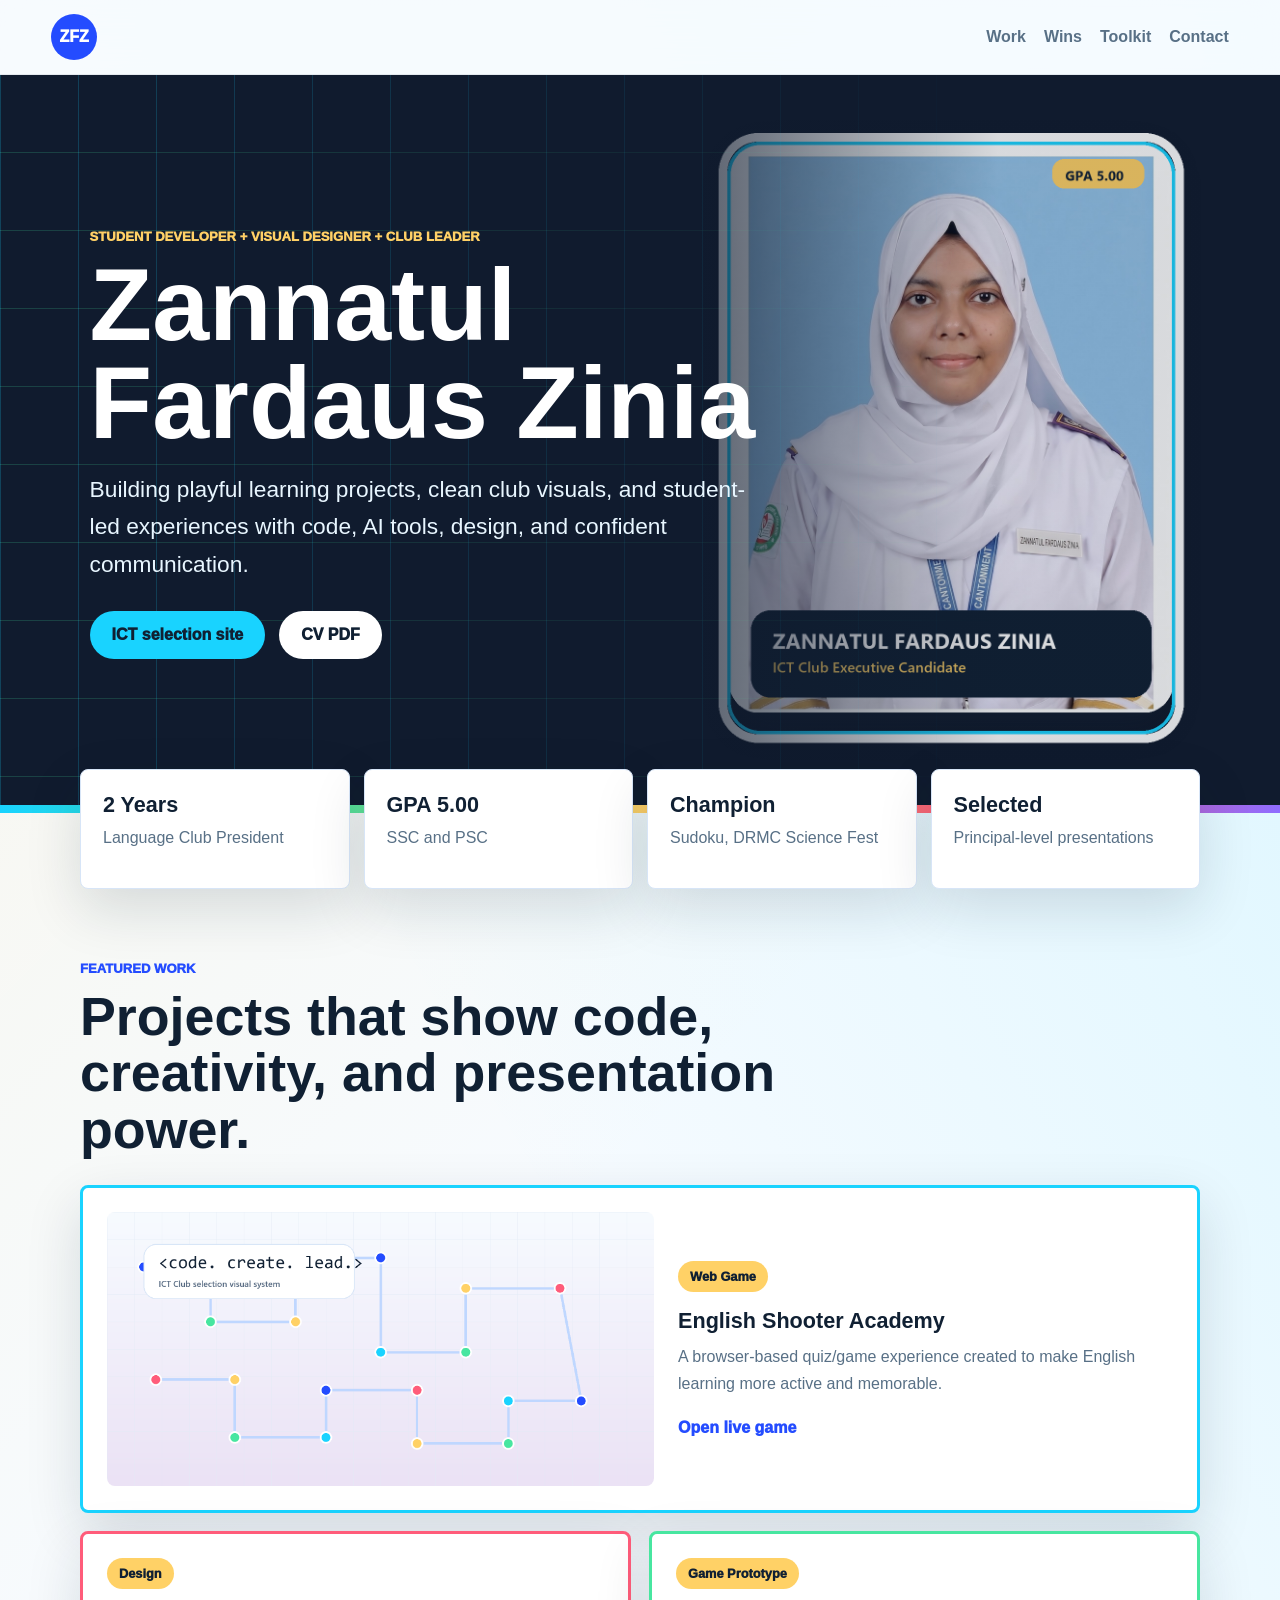
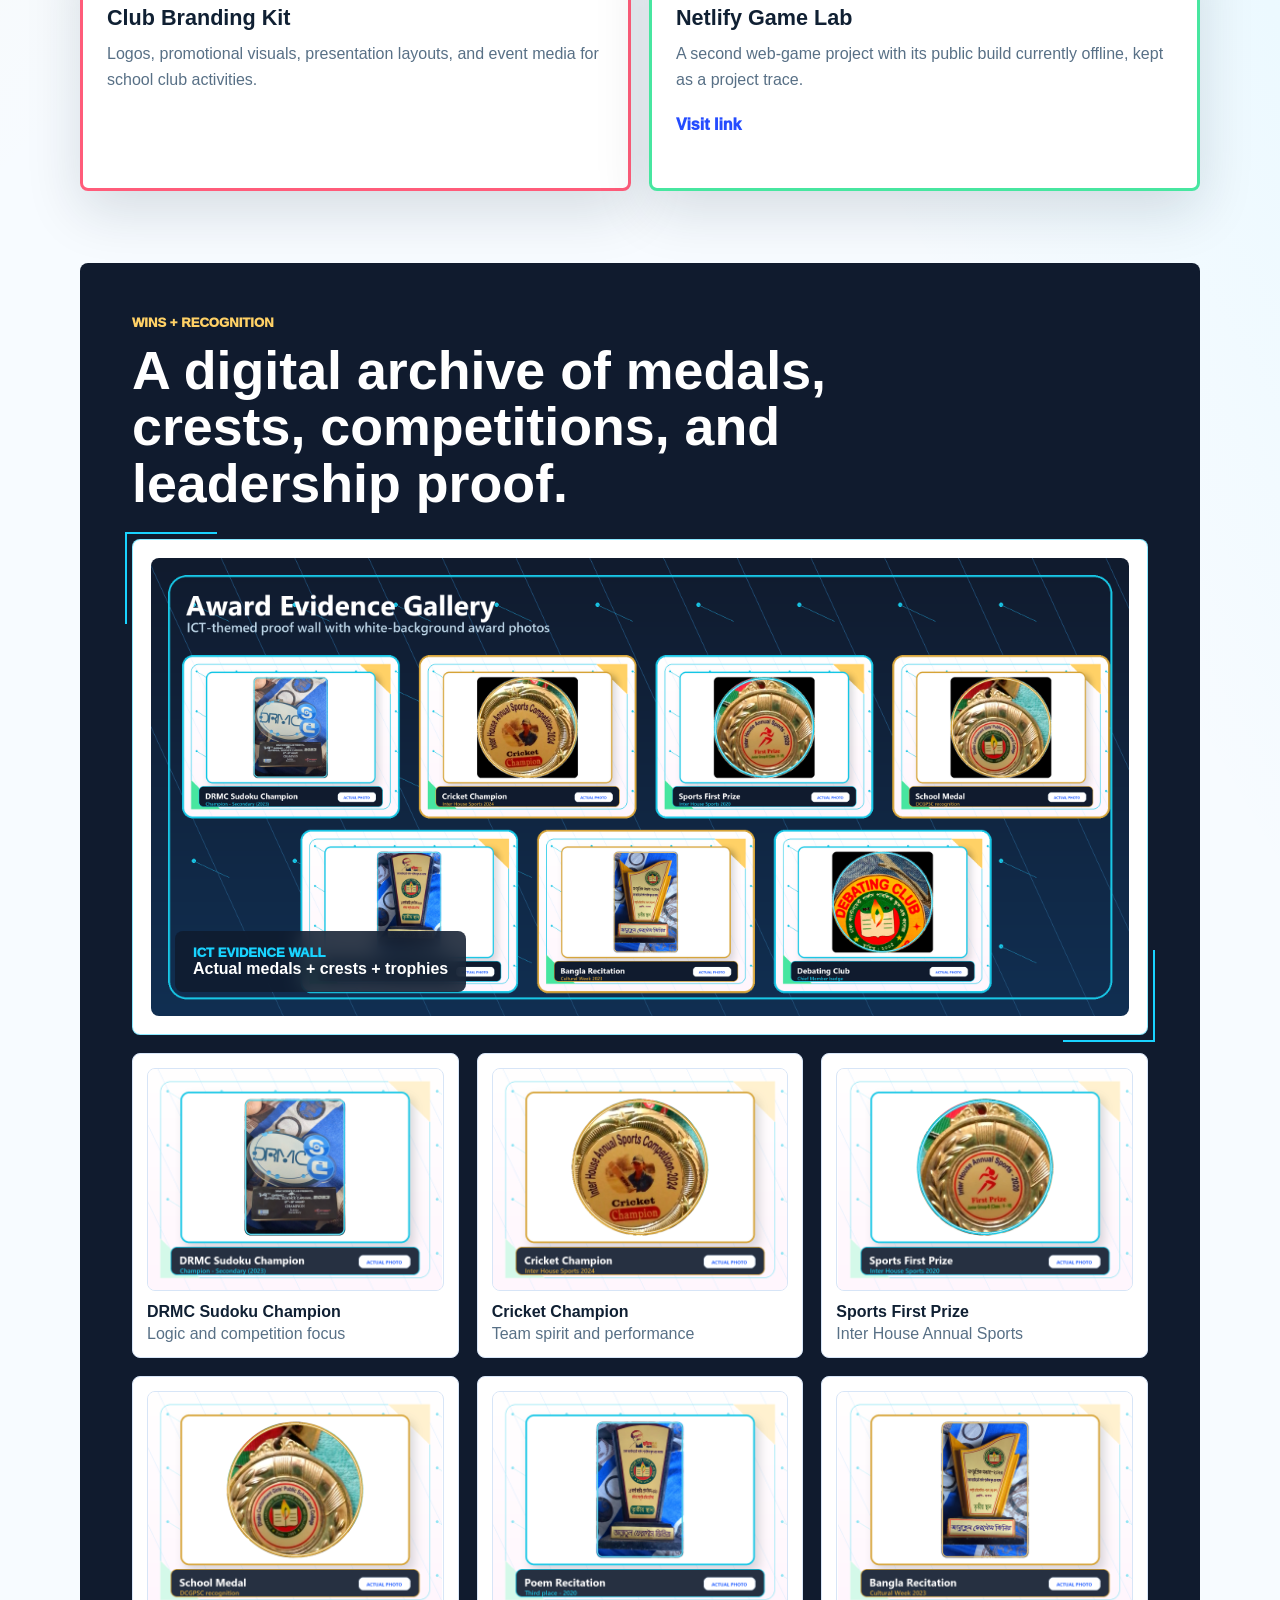
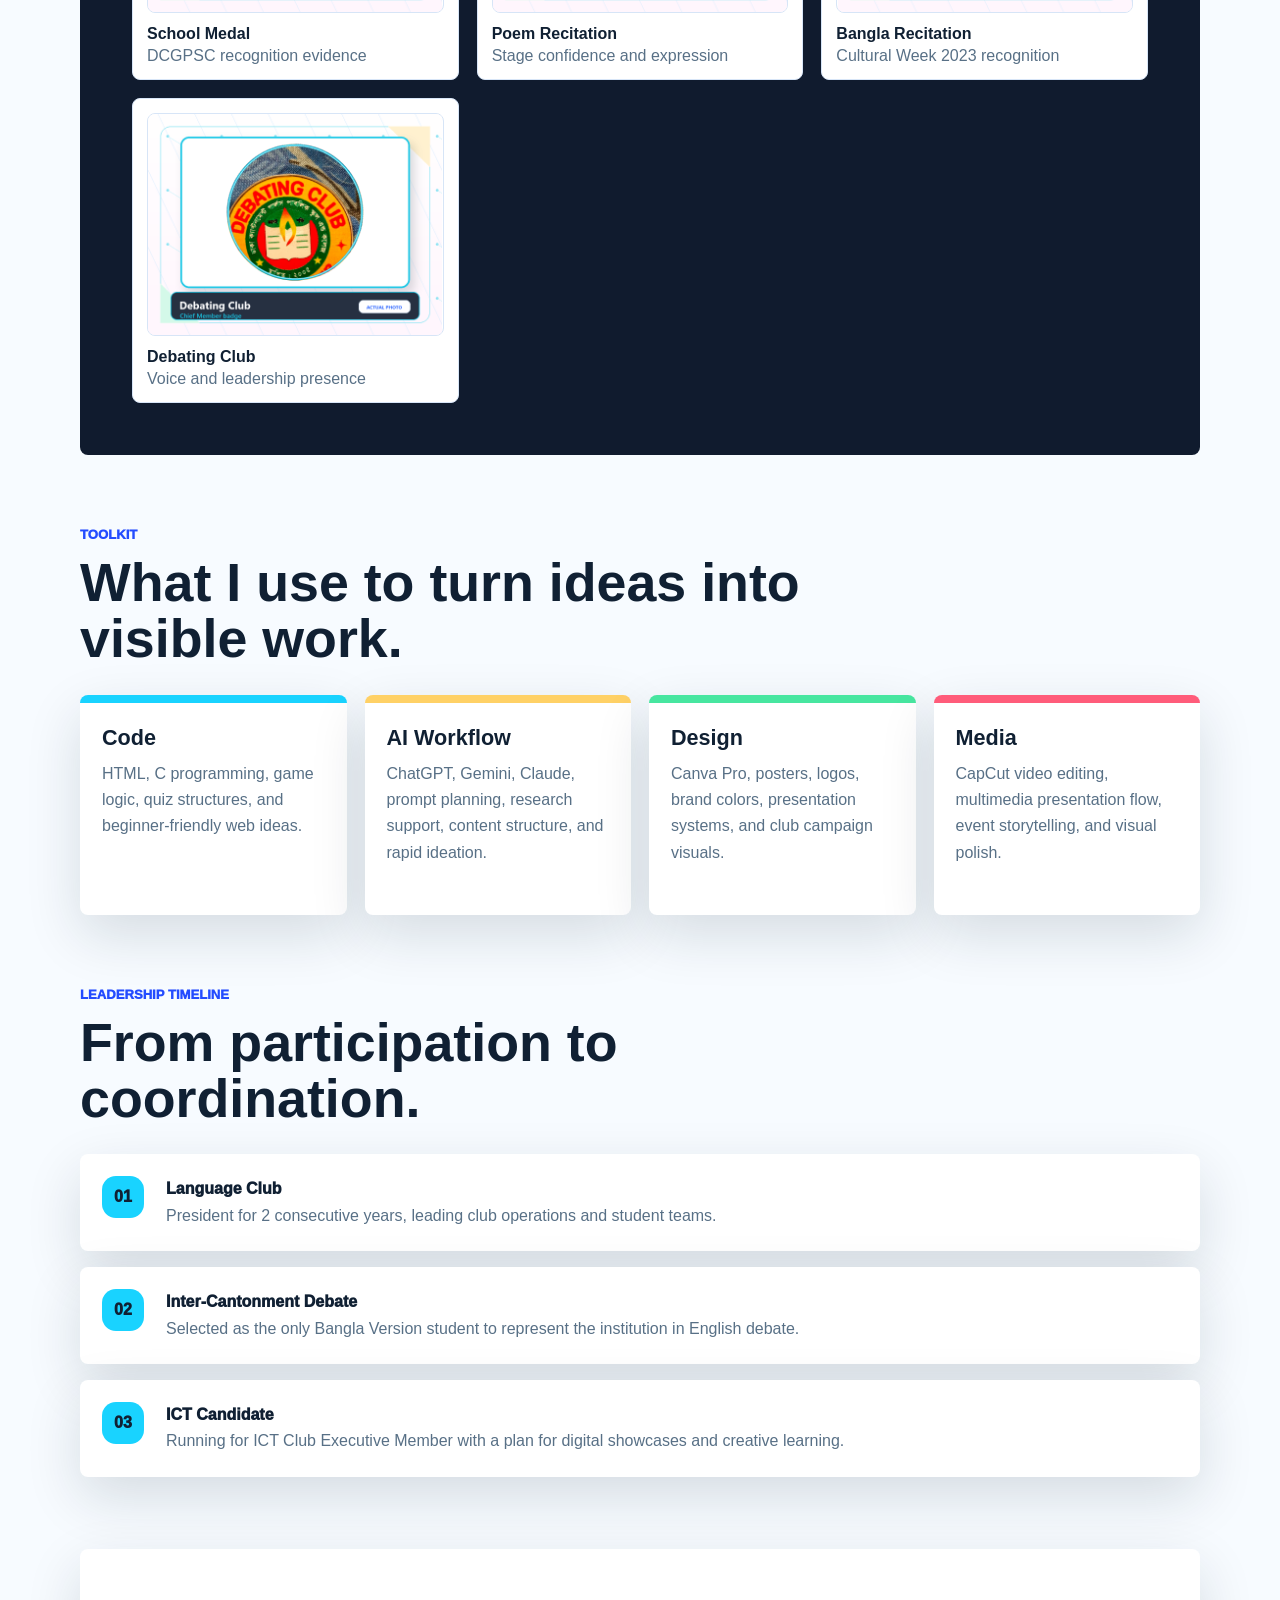
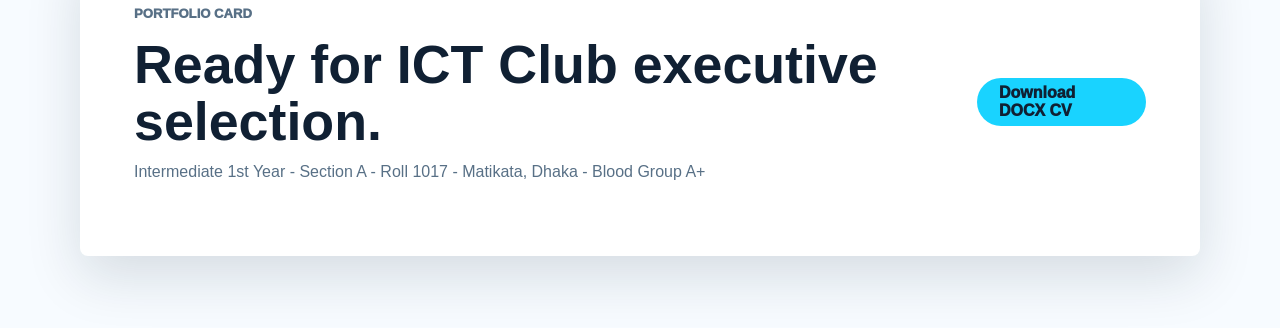
==== index.html @ f2917b79 "Add full website files" ====
<!DOCTYPE html>
<html lang="en">
<head>
  <meta charset="UTF-8">
  <meta name="viewport" content="width=device-width, initial-scale=1.0">
  <title>Zannatul Fardaus Zinia Portfolio</title>
  <link rel="stylesheet" href="styles.css">
</head>
<body>
  <header class="topbar">
    <a href="#home" class="logo">ZFZ</a>
    <nav aria-label="Portfolio navigation">
      <a href="#work">Work</a>
      <a href="#wins">Wins</a>
      <a href="#toolkit">Toolkit</a>
      <a href="#contact">Contact</a>
    </nav>
  </header>

  <main id="home">
    <section class="hero">
      <div class="hero-copy">
        <p class="label">Student Developer + Visual Designer + Club Leader</p>
        <h1>Zannatul Fardaus Zinia</h1>
        <p>Building playful learning projects, clean club visuals, and student-led experiences with code, AI tools, design, and confident communication.</p>
        <div class="hero-links">
          <a href="website/index.html">ICT selection site</a>
          <a href="docs/ZINIA_ICT_Club_Final_CV.pdf">CV PDF</a>
        </div>
      </div>
    </section>

    <section class="metrics" aria-label="Portfolio highlights">
      <article>
        <strong>2 Years</strong>
        <span>Language Club President</span>
      </article>
      <article>
        <strong>GPA 5.00</strong>
        <span>SSC and PSC</span>
      </article>
      <article>
        <strong>Champion</strong>
        <span>Sudoku, DRMC Science Fest</span>
      </article>
      <article>
        <strong>Selected</strong>
        <span>Principal-level presentations</span>
      </article>
    </section>

    <section class="section" id="work">
      <div class="section-title">
        <p class="label">Featured Work</p>
        <h2>Projects that show code, creativity, and presentation power.</h2>
      </div>
      <div class="work-grid">
        <article class="work-card wide">
          <img src="assets/ict-circuit-banner.png" alt="Circuit-themed project banner">
          <div>
            <span>Web Game</span>
            <h3>English Shooter Academy</h3>
            <p>A browser-based quiz/game experience created to make English learning more active and memorable.</p>
            <a href="https://mubineurosia.github.io/quizzes/" target="_blank" rel="noreferrer">Open live game</a>
          </div>
        </article>
        <article class="work-card">
          <span>Design</span>
          <h3>Club Branding Kit</h3>
          <p>Logos, promotional visuals, presentation layouts, and event media for school club activities.</p>
        </article>
        <article class="work-card">
          <span>Game Prototype</span>
          <h3>Netlify Game Lab</h3>
          <p>A second web-game project with its public build currently offline, kept as a project trace.</p>
          <a href="https://strong-entremet-affcf4.netlify.app/" target="_blank" rel="noreferrer">Visit link</a>
        </article>
      </div>
    </section>

    <section class="section proof" id="wins">
      <div class="section-title">
        <p class="label">Wins + Recognition</p>
        <h2>A digital archive of medals, crests, competitions, and leadership proof.</h2>
      </div>
      <div class="archive-frame">
        <img src="assets/award-evidence-gallery.png" alt="Award evidence gallery">
        <div class="archive-caption">
          <span>ICT Evidence Wall</span>
          <strong>Actual medals + crests + trophies</strong>
        </div>
      </div>
      <div class="award-mosaic" aria-label="Award photos and evidence visuals">
        <article>
          <img src="assets/showcase-drmc-sudoku-2025.png" alt="Straightened DRMC Sudoku Champion trophy showcase">
          <strong>DRMC Sudoku Champion</strong>
          <span>Logic and competition focus</span>
        </article>
        <article>
          <img src="assets/showcase-cricket-champion-2024.png" alt="Straightened Cricket Champion medal showcase">
          <strong>Cricket Champion</strong>
          <span>Team spirit and performance</span>
        </article>
        <article>
          <img src="assets/showcase-sports-first-2020.png" alt="Straightened Sports First Prize medal showcase">
          <strong>Sports First Prize</strong>
          <span>Inter House Annual Sports</span>
        </article>
        <article>
          <img src="assets/showcase-school-medal.png" alt="Straightened DCGPSC school medal showcase">
          <strong>School Medal</strong>
          <span>DCGPSC recognition evidence</span>
        </article>
        <article>
          <img src="assets/showcase-poem-recitation-2020.png" alt="Cropped Poem Recitation trophy showcase">
          <strong>Poem Recitation</strong>
          <span>Stage confidence and expression</span>
        </article>
        <article>
          <img src="assets/showcase-bangla-recitation-2023.png" alt="Cropped Bangla Recitation crest showcase">
          <strong>Bangla Recitation</strong>
          <span>Cultural Week 2023 recognition</span>
        </article>
        <article>
          <img src="assets/showcase-debating-club.png" alt="Cropped Debating Club Chief Member badge showcase">
          <strong>Debating Club</strong>
          <span>Voice and leadership presence</span>
        </article>
      </div>
    </section>

    <section class="section toolkit" id="toolkit">
      <div class="section-title">
        <p class="label">Toolkit</p>
        <h2>What I use to turn ideas into visible work.</h2>
      </div>
      <div class="tool-grid">
        <article>
          <h3>Code</h3>
          <p>HTML, C programming, game logic, quiz structures, and beginner-friendly web ideas.</p>
        </article>
        <article>
          <h3>AI Workflow</h3>
          <p>ChatGPT, Gemini, Claude, prompt planning, research support, content structure, and rapid ideation.</p>
        </article>
        <article>
          <h3>Design</h3>
          <p>Canva Pro, posters, logos, brand colors, presentation systems, and club campaign visuals.</p>
        </article>
        <article>
          <h3>Media</h3>
          <p>CapCut video editing, multimedia presentation flow, event storytelling, and visual polish.</p>
        </article>
      </div>
    </section>

    <section class="section timeline" aria-label="Leadership timeline">
      <div class="section-title">
        <p class="label">Leadership Timeline</p>
        <h2>From participation to coordination.</h2>
      </div>
      <ol>
        <li>
          <span>Language Club</span>
          President for 2 consecutive years, leading club operations and student teams.
        </li>
        <li>
          <span>Inter-Cantonment Debate</span>
          Selected as the only Bangla Version student to represent the institution in English debate.
        </li>
        <li>
          <span>ICT Candidate</span>
          Running for ICT Club Executive Member with a plan for digital showcases and creative learning.
        </li>
      </ol>
    </section>

    <section class="contact" id="contact">
      <div>
        <p class="label">Portfolio Card</p>
        <h2>Ready for ICT Club executive selection.</h2>
        <p>Intermediate 1st Year - Section A - Roll 1017 - Matikata, Dhaka - Blood Group A+</p>
      </div>
      <a href="docs/ZINIA_ICT_Club_Final_CV.docx">Download DOCX CV</a>
    </section>
  </main>
</body>
</html>
---- styles.css ----
:root {
  --ink: #102033;
  --muted: #587086;
  --paper: #f7fbff;
  --navy: #101b2e;
  --cobalt: #244cff;
  --cyan: #19d3ff;
  --mint: #47e6a0;
  --gold: #ffd166;
  --coral: #ff5c7a;
  --purple: #8f6cff;
  --line: #d7e5f7;
  --shadow: 0 20px 55px rgba(16, 32, 51, 0.14);
}

* {
  box-sizing: border-box;
}

html {
  scroll-behavior: smooth;
}

body {
  margin: 0;
  color: var(--ink);
  background:
    linear-gradient(135deg, rgba(255, 209, 102, 0.14), transparent 28%),
    linear-gradient(240deg, rgba(25, 211, 255, 0.14), transparent 34%),
    var(--paper);
  font-family: "Segoe UI", Arial, sans-serif;
  overflow-x: hidden;
}

a {
  color: inherit;
}

.topbar {
  position: sticky;
  top: 0;
  z-index: 10;
  display: flex;
  align-items: center;
  justify-content: space-between;
  gap: 20px;
  padding: 14px clamp(18px, 4vw, 66px);
  background: rgba(247, 251, 255, 0.92);
  border-bottom: 1px solid rgba(16, 32, 51, 0.08);
  backdrop-filter: blur(16px);
}

.logo {
  display: inline-grid;
  width: 46px;
  height: 46px;
  place-items: center;
  border-radius: 50%;
  color: #fff;
  background: var(--cobalt);
  font-weight: 950;
  text-decoration: none;
}

nav {
  display: flex;
  gap: 18px;
  flex-wrap: wrap;
}

nav a {
  color: var(--muted);
  font-weight: 800;
  text-decoration: none;
}

nav a:hover {
  color: var(--cobalt);
}

.hero {
  min-height: 82vh;
  position: relative;
  display: grid;
  align-items: center;
  padding: clamp(78px, 13vh, 140px) clamp(22px, 7vw, 96px);
  color: #fff;
  overflow: hidden;
  background:
    linear-gradient(90deg, rgba(16, 27, 46, 0.98) 0%, rgba(16, 27, 46, 0.86) 47%, rgba(16, 27, 46, 0.16) 78%),
    url("assets/profile-card.png") right 8% bottom 52% / min(43vw, 540px) auto no-repeat,
    var(--navy);
}

.hero::before {
  content: "";
  position: absolute;
  inset: 0;
  background-image:
    linear-gradient(90deg, rgba(25, 211, 255, 0.22) 1px, transparent 1px),
    linear-gradient(0deg, rgba(71, 230, 160, 0.2) 1px, transparent 1px);
  background-size: 78px 78px;
  mask-image: linear-gradient(90deg, black 0%, transparent 78%);
}

.hero::after {
  content: "";
  position: absolute;
  inset: auto 0 0 0;
  height: 8px;
  background: linear-gradient(90deg, var(--cyan), var(--mint), var(--gold), var(--coral), var(--purple));
}

.hero-copy {
  position: relative;
  z-index: 1;
  max-width: 760px;
}

.label {
  margin: 0 0 12px;
  color: var(--cobalt);
  font-size: 0.82rem;
  font-weight: 950;
  letter-spacing: 0;
  text-transform: uppercase;
}

.hero .label {
  color: var(--gold);
}

h1,
h2,
h3,
p {
  margin-top: 0;
}

h1 {
  margin-bottom: 18px;
  font-size: clamp(3.2rem, 8vw, 7rem);
  line-height: 0.96;
  overflow-wrap: anywhere;
}

h2 {
  margin-bottom: 18px;
  font-size: clamp(2rem, 4.2vw, 3.8rem);
  line-height: 1.05;
}

h3 {
  margin-bottom: 10px;
  font-size: 1.35rem;
}

.hero-copy p:not(.label) {
  max-width: 680px;
  color: #e8f6ff;
  font-size: clamp(1.1rem, 2vw, 1.42rem);
  line-height: 1.65;
}

.hero-links {
  display: flex;
  gap: 14px;
  flex-wrap: wrap;
  margin-top: 28px;
}

.hero-links a,
.contact a {
  display: inline-flex;
  min-height: 48px;
  align-items: center;
  justify-content: center;
  padding: 0 22px;
  border-radius: 999px;
  background: var(--cyan);
  color: var(--ink);
  font-weight: 950;
  text-decoration: none;
}

.hero-links a:nth-child(2) {
  background: #fff;
}

.metrics,
.section,
.contact {
  width: min(1120px, calc(100% - 36px));
  margin: 72px auto;
}

.metrics {
  position: relative;
  z-index: 2;
  display: grid;
  grid-template-columns: repeat(4, minmax(0, 1fr));
  gap: 14px;
  margin-top: -44px;
}

.metrics article {
  min-height: 120px;
  padding: 22px;
  border: 1px solid var(--line);
  border-radius: 8px;
  background: #fff;
  box-shadow: var(--shadow);
}

.metrics strong,
.metrics span {
  display: block;
}

.metrics strong {
  margin-bottom: 7px;
  font-size: 1.35rem;
}

.metrics span,
.work-card p,
.tool-grid p,
.timeline li,
.contact p {
  color: var(--muted);
  line-height: 1.65;
}

.section-title {
  max-width: 820px;
  margin-bottom: 28px;
}

.work-grid {
  display: grid;
  grid-template-columns: repeat(2, minmax(0, 1fr));
  gap: 18px;
}

.work-card {
  min-height: 260px;
  padding: 24px;
  border: 3px solid var(--line);
  border-radius: 8px;
  background: #fff;
  box-shadow: var(--shadow);
}

.work-card.wide {
  grid-column: 1 / -1;
  display: grid;
  grid-template-columns: minmax(0, 1.05fr) minmax(280px, 0.95fr);
  gap: 24px;
  align-items: center;
  border-color: var(--cyan);
}

.work-card:nth-child(2) {
  border-color: var(--coral);
}

.work-card:nth-child(3) {
  border-color: var(--mint);
}

.work-card img {
  display: block;
  width: 100%;
  border-radius: 8px;
}

.work-card span {
  display: inline-flex;
  margin-bottom: 16px;
  padding: 8px 12px;
  border-radius: 999px;
  background: var(--gold);
  font-size: 0.8rem;
  font-weight: 950;
}

.work-card a {
  display: inline-flex;
  margin-top: 6px;
  color: var(--cobalt);
  font-weight: 950;
  text-decoration: none;
}

.proof {
  padding: clamp(28px, 5vw, 52px);
  border-radius: 8px;
  background: var(--navy);
  color: #fff;
}

.proof .label {
  color: var(--gold);
}

.archive-frame {
  position: relative;
  padding: 18px;
  border: 1px solid rgba(25, 211, 255, 0.5);
  border-radius: 8px;
  background: #fff;
}

.archive-frame::before,
.archive-frame::after {
  content: "";
  position: absolute;
  width: 90px;
  height: 90px;
  border: 2px solid var(--cyan);
}

.archive-frame::before {
  left: -8px;
  top: -8px;
  border-right: 0;
  border-bottom: 0;
}

.archive-frame::after {
  right: -8px;
  bottom: -8px;
  border-left: 0;
  border-top: 0;
}

.archive-frame img,
.award-mosaic img {
  display: block;
  width: 100%;
  border-radius: 8px;
}

.archive-caption {
  position: absolute;
  left: 42px;
  bottom: 42px;
  padding: 14px 18px;
  border-radius: 8px;
  color: #fff;
  background: rgba(16, 27, 46, 0.86);
  backdrop-filter: blur(10px);
}

.archive-caption span,
.archive-caption strong,
.award-mosaic strong,
.award-mosaic span {
  display: block;
}

.archive-caption span {
  color: var(--cyan);
  font-size: 0.82rem;
  font-weight: 950;
  text-transform: uppercase;
}

.award-mosaic {
  display: grid;
  grid-template-columns: repeat(3, minmax(0, 1fr));
  gap: 18px;
  margin-top: 18px;
}

.award-mosaic article {
  padding: 14px;
  border: 1px solid var(--line);
  border-radius: 8px;
  background: #fff;
}

.award-mosaic img {
  aspect-ratio: 4 / 3;
  object-fit: contain;
  background: #fff;
  margin-bottom: 12px;
  border: 1px solid var(--line);
}

.award-mosaic strong {
  color: var(--ink);
}

.award-mosaic span {
  color: var(--muted);
  margin-top: 4px;
}

.tool-grid {
  display: grid;
  grid-template-columns: repeat(4, minmax(0, 1fr));
  gap: 18px;
}

.tool-grid article {
  min-height: 220px;
  padding: 22px;
  border-radius: 8px;
  background: #fff;
  border-top: 8px solid var(--cyan);
  box-shadow: var(--shadow);
}

.tool-grid article:nth-child(2) {
  border-color: var(--gold);
}

.tool-grid article:nth-child(3) {
  border-color: var(--mint);
}

.tool-grid article:nth-child(4) {
  border-color: var(--coral);
}

.timeline ol {
  display: grid;
  gap: 16px;
  margin: 0;
  padding: 0;
  list-style: none;
}

.timeline li {
  padding: 22px 22px 22px 86px;
  border-radius: 8px;
  background: #fff;
  box-shadow: var(--shadow);
  position: relative;
}

.timeline li::before {
  content: counter(item, decimal-leading-zero);
  counter-increment: item;
  position: absolute;
  left: 22px;
  top: 22px;
  display: grid;
  width: 42px;
  height: 42px;
  place-items: center;
  border-radius: 14px;
  background: var(--cyan);
  color: var(--ink);
  font-weight: 950;
}

.timeline ol {
  counter-reset: item;
}

.timeline li span {
  display: block;
  color: var(--ink);
  font-weight: 950;
}

.contact {
  display: flex;
  align-items: center;
  justify-content: space-between;
  gap: 24px;
  padding: clamp(30px, 5vw, 54px);
  border-radius: 8px;
  background: #fff;
  box-shadow: var(--shadow);
}

.contact h2 {
  margin-bottom: 10px;
}

@media (max-width: 900px) {
  .topbar {
    align-items: flex-start;
    flex-direction: column;
  }

  .hero {
    min-height: 86vh;
    background:
      linear-gradient(180deg, rgba(16, 27, 46, 0.98) 0%, rgba(16, 27, 46, 0.8) 60%, rgba(16, 27, 46, 0.18) 100%),
      url("assets/profile-card.png") center bottom / min(82vw, 390px) auto no-repeat,
      var(--navy);
    align-items: start;
  }

  .metrics,
  .work-grid,
  .work-card.wide,
  .award-mosaic,
  .tool-grid {
    grid-template-columns: 1fr;
  }

  .metrics {
    margin-top: 18px;
  }

  .contact {
    align-items: flex-start;
    flex-direction: column;
  }
}

@media (max-width: 560px) {
  .hero {
    padding-left: 32px;
    padding-right: 32px;
  }

  .hero-copy {
    width: 100%;
    max-width: 100%;
  }

  h1 {
    font-size: 2.62rem;
    line-height: 1.04;
  }

  .hero-copy p:not(.label) {
    max-width: 310px;
    font-size: 1rem;
    line-height: 1.55;
  }

  .hero-links {
    display: grid;
    max-width: 310px;
  }

  .hero .label {
    max-width: 305px;
    line-height: 1.35;
  }

  nav {
    gap: 10px;
  }

  nav a {
    font-size: 0.9rem;
  }

  .hero-links a,
  .contact a {
    width: 100%;
  }
}
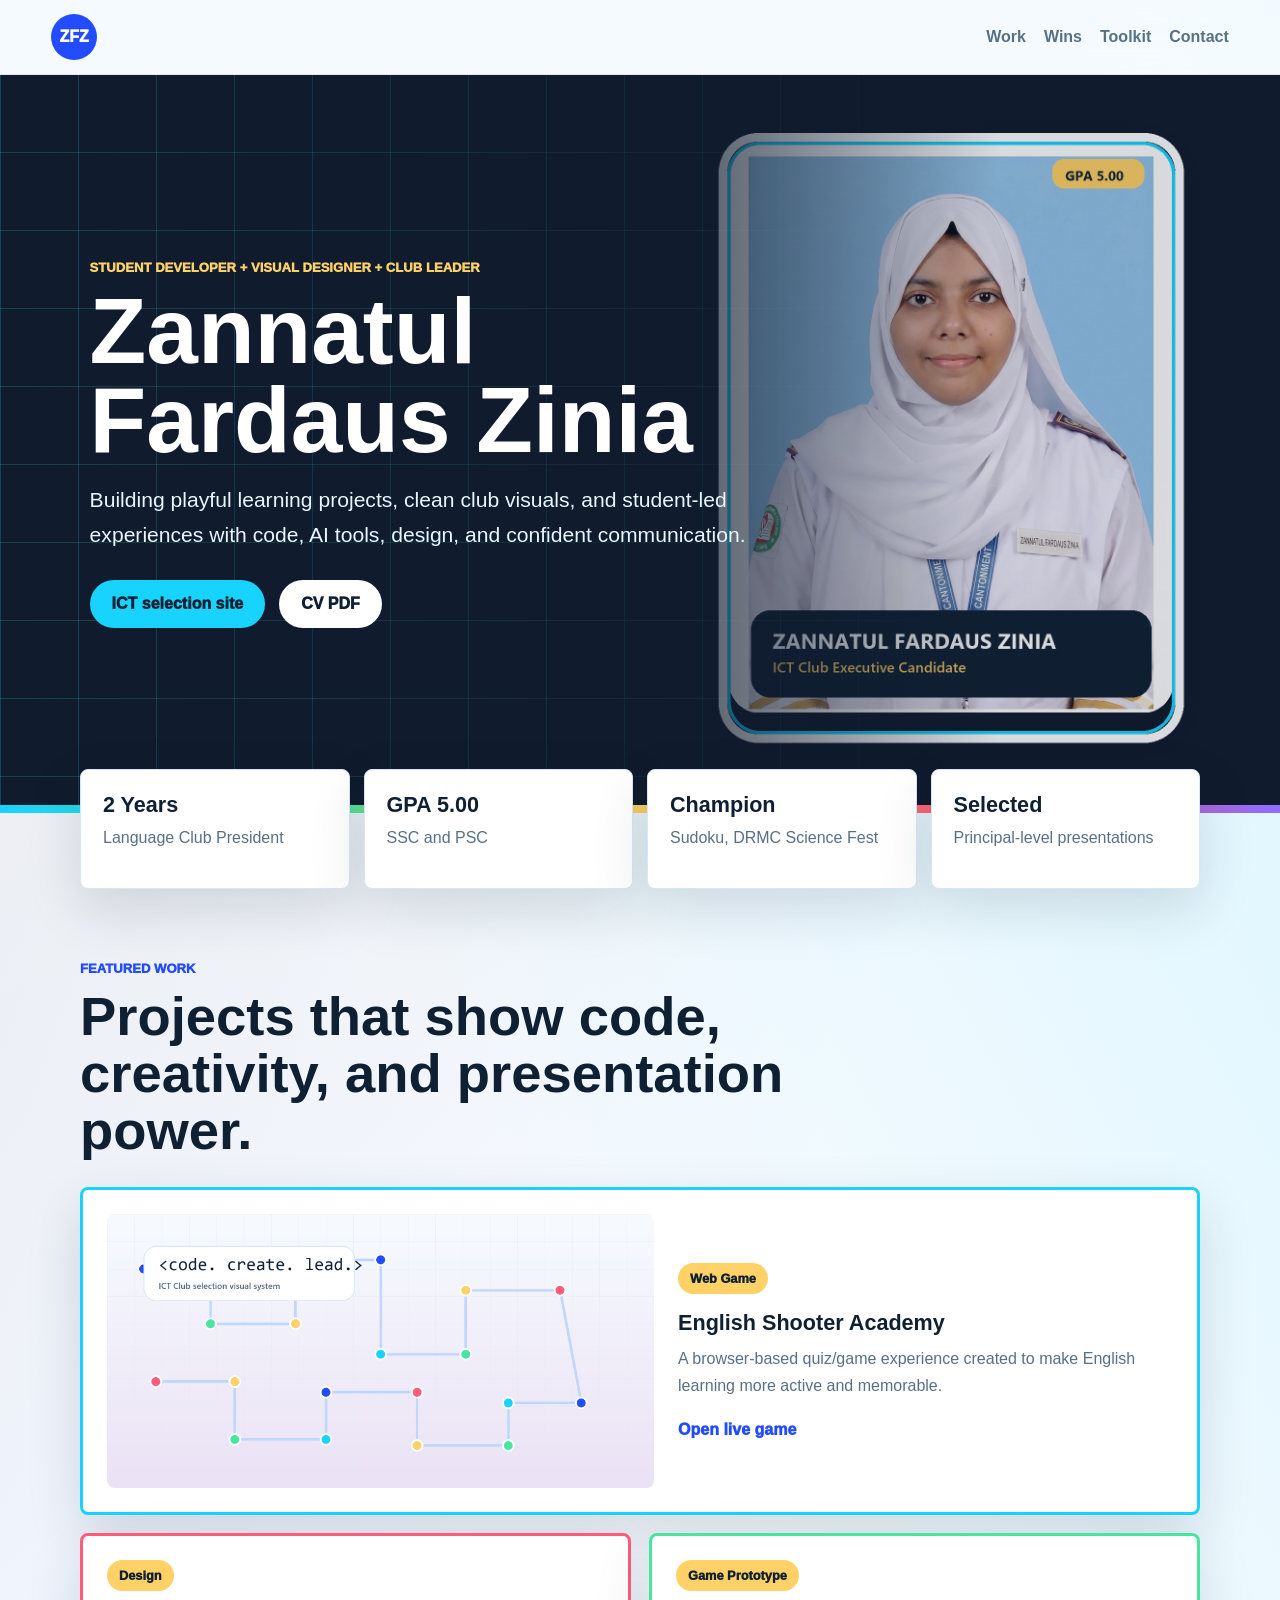
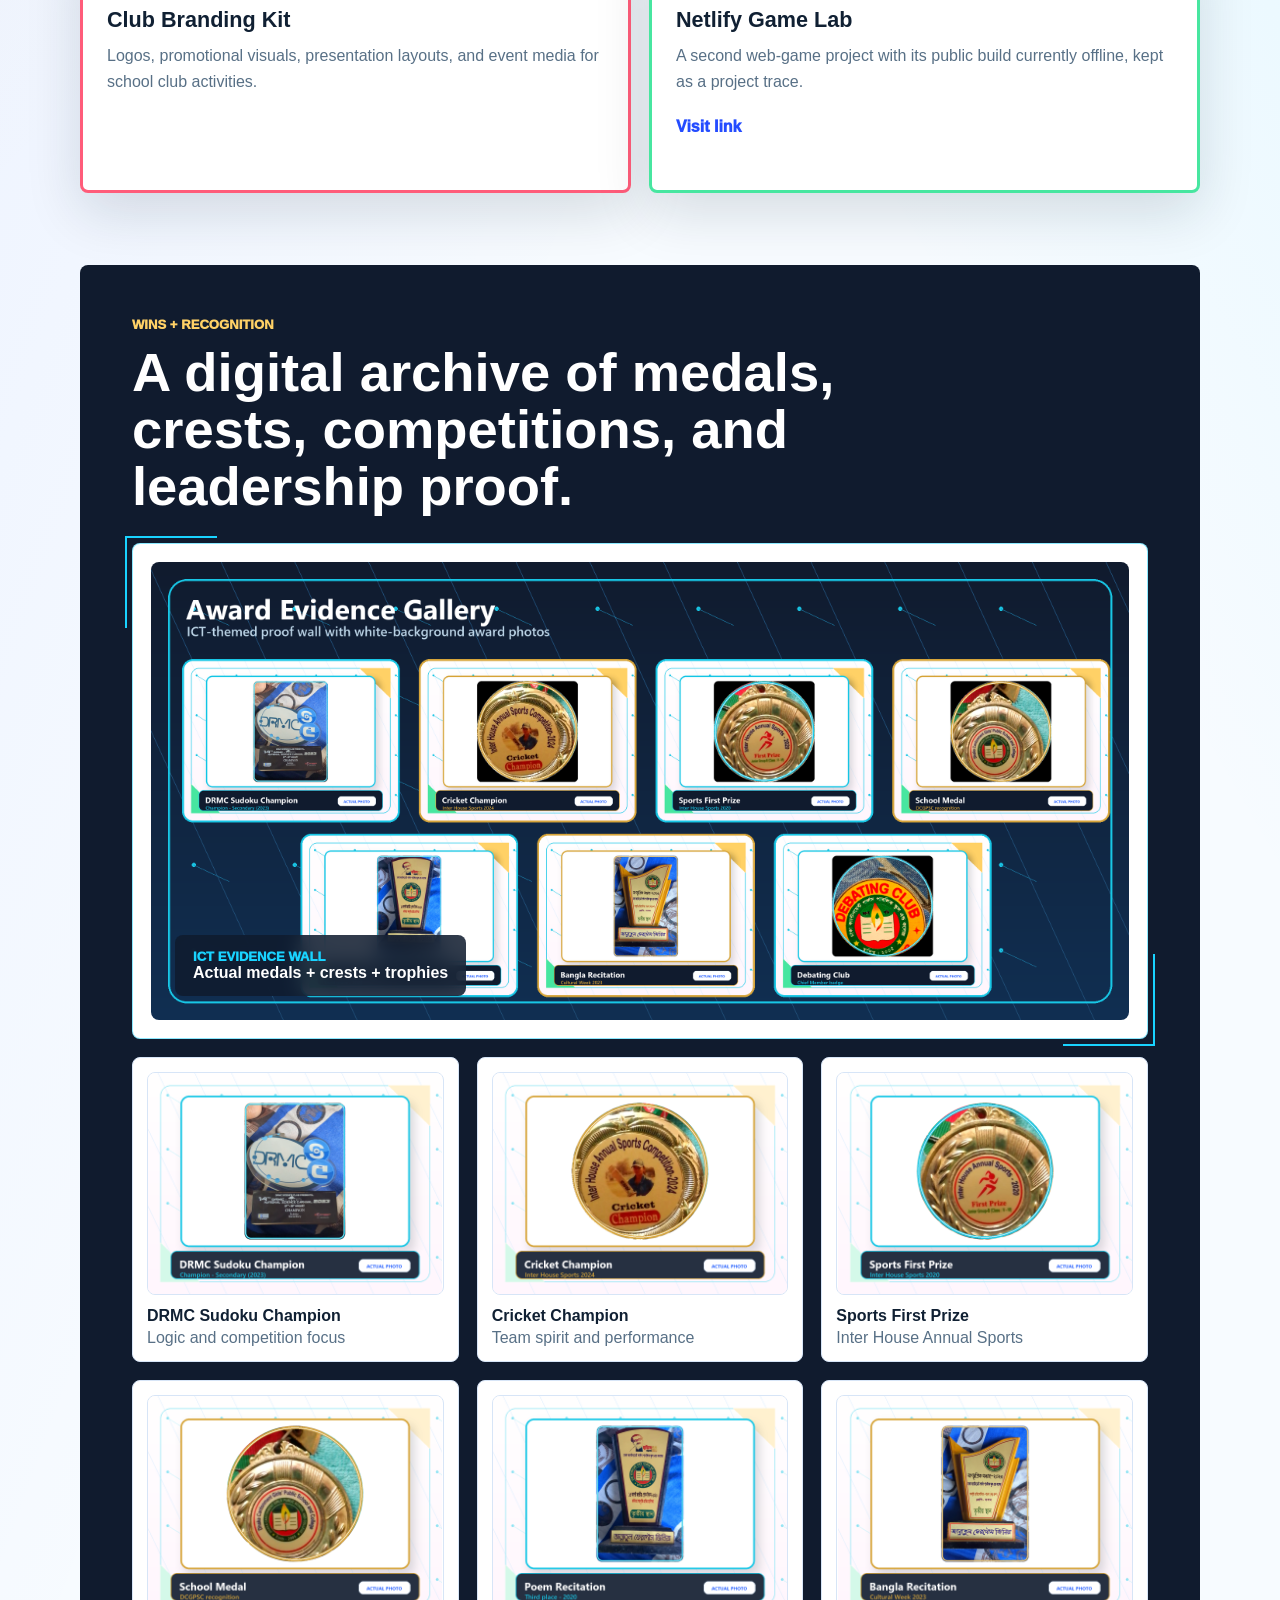
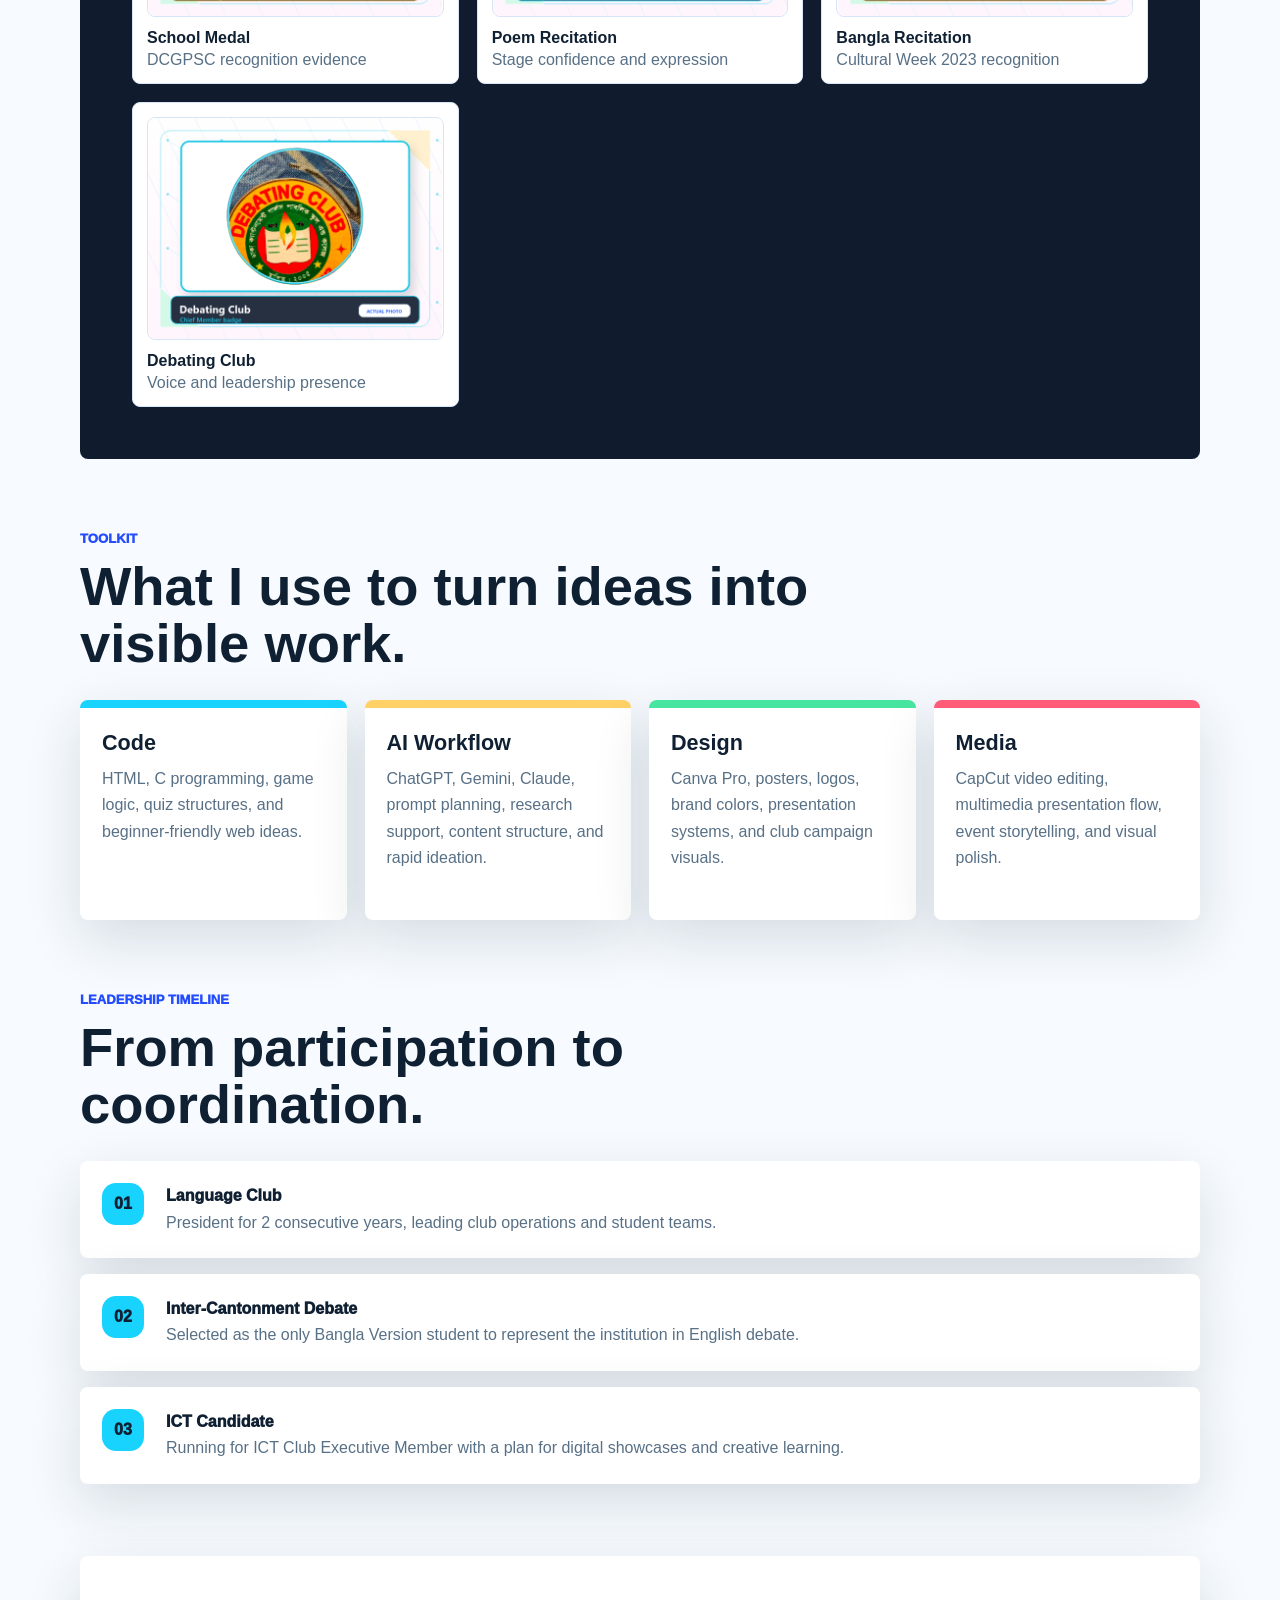
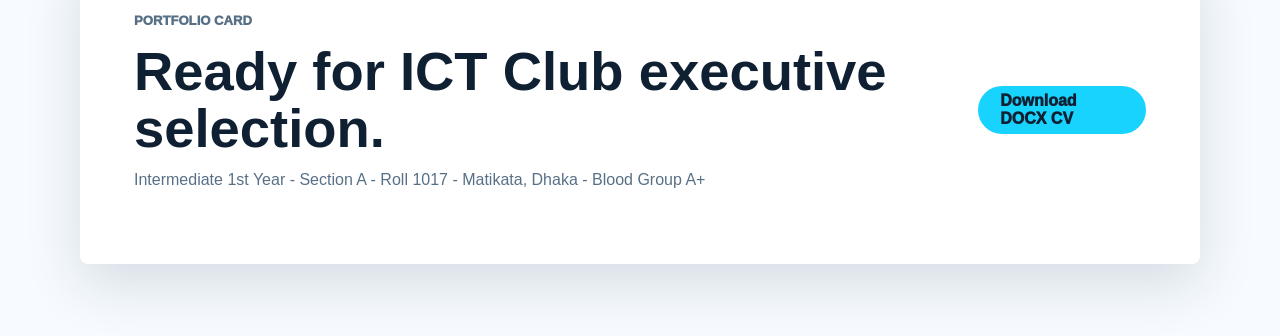
==== commit 02d86f3a: "Improve mobile portfolio design" ====
--- a/index.html
+++ b/index.html
@@ -3,8 +3,9 @@
 <head>
   <meta charset="UTF-8">
   <meta name="viewport" content="width=device-width, initial-scale=1.0">
+  <meta name="theme-color" content="#101b2e">
   <title>Zannatul Fardaus Zinia Portfolio</title>
-  <link rel="stylesheet" href="styles.css">
+  <link rel="stylesheet" href="styles.css?v=20260610">
 </head>
 <body>
   <header class="topbar">
--- a/styles.css
+++ b/styles.css
@@ -25,6 +25,7 @@
   margin: 0;
   color: var(--ink);
   background:
+    linear-gradient(110deg, rgba(36, 76, 255, 0.07), transparent 40%),
     linear-gradient(135deg, rgba(255, 209, 102, 0.14), transparent 28%),
     linear-gradient(240deg, rgba(25, 211, 255, 0.14), transparent 34%),
     var(--paper);
@@ -139,14 +140,14 @@
 
 h1 {
   margin-bottom: 18px;
-  font-size: clamp(3.2rem, 8vw, 7rem);
+  font-size: 5.8rem;
   line-height: 0.96;
   overflow-wrap: anywhere;
 }
 
 h2 {
   margin-bottom: 18px;
-  font-size: clamp(2rem, 4.2vw, 3.8rem);
+  font-size: 3.4rem;
   line-height: 1.05;
 }
 
@@ -158,7 +159,7 @@
 .hero-copy p:not(.label) {
   max-width: 680px;
   color: #e8f6ff;
-  font-size: clamp(1.1rem, 2vw, 1.42rem);
+  font-size: 1.32rem;
   line-height: 1.65;
 }
 
@@ -483,17 +484,69 @@
 
 @media (max-width: 900px) {
   .topbar {
-    align-items: flex-start;
-    flex-direction: column;
+    align-items: center;
+    gap: 12px;
+    padding: 12px 16px;
+    background: rgba(247, 251, 255, 0.96);
+  }
+
+  .logo {
+    flex: 0 0 auto;
+  }
+
+  nav {
+    flex: 1;
+    flex-wrap: nowrap;
+    gap: 8px;
+    max-width: calc(100% - 58px);
+    overflow-x: auto;
+    padding: 2px 0 5px;
+    scrollbar-width: none;
+  }
+
+  nav::-webkit-scrollbar {
+    display: none;
+  }
+
+  nav a {
+    flex: 0 0 auto;
+    padding: 9px 12px;
+    border: 1px solid rgba(36, 76, 255, 0.14);
+    border-radius: 999px;
+    background: #fff;
+    color: var(--ink);
+    font-size: 0.84rem;
+    box-shadow: 0 8px 22px rgba(16, 32, 51, 0.08);
   }
 
   .hero {
-    min-height: 86vh;
+    min-height: auto;
+    align-items: start;
+    padding: 48px 20px 330px;
+    border-radius: 0 0 30px 30px;
     background:
-      linear-gradient(180deg, rgba(16, 27, 46, 0.98) 0%, rgba(16, 27, 46, 0.8) 60%, rgba(16, 27, 46, 0.18) 100%),
-      url("assets/profile-card.png") center bottom / min(82vw, 390px) auto no-repeat,
+      linear-gradient(180deg, rgba(16, 27, 46, 0.98) 0%, rgba(36, 76, 255, 0.76) 46%, rgba(16, 27, 46, 0.3) 100%),
+      url("assets/profile-card.png") center bottom 22px / min(82vw, 380px) auto no-repeat,
+      linear-gradient(135deg, var(--coral), var(--cobalt) 45%, var(--mint)),
       var(--navy);
-    align-items: start;
+  }
+
+  .hero::before {
+    opacity: 0.78;
+    background-size: 42px 42px;
+    mask-image: linear-gradient(180deg, black 0%, transparent 78%);
+  }
+
+  h1 {
+    font-size: 4.35rem;
+  }
+
+  h2 {
+    font-size: 2.55rem;
+  }
+
+  .hero-copy p:not(.label) {
+    font-size: 1.12rem;
   }
 
   .metrics,
@@ -505,7 +558,12 @@
   }
 
   .metrics {
+    grid-template-columns: repeat(2, minmax(0, 1fr));
     margin-top: 18px;
+  }
+
+  .tool-grid {
+    grid-template-columns: repeat(2, minmax(0, 1fr));
   }
 
   .contact {
@@ -515,9 +573,34 @@
 }
 
 @media (max-width: 560px) {
+  body {
+    background:
+      linear-gradient(125deg, rgba(255, 92, 122, 0.18), transparent 36%),
+      linear-gradient(230deg, rgba(71, 230, 160, 0.16), transparent 42%),
+      linear-gradient(180deg, #f8fbff, #eef8ff 42%, #fff8ec);
+  }
+
+  .topbar {
+    position: sticky;
+    top: 0;
+    box-shadow: 0 12px 28px rgba(16, 32, 51, 0.12);
+  }
+
+  .logo {
+    width: 42px;
+    height: 42px;
+    background: linear-gradient(135deg, var(--cobalt), var(--coral));
+    box-shadow: 0 10px 24px rgba(36, 76, 255, 0.26);
+  }
+
   .hero {
-    padding-left: 32px;
-    padding-right: 32px;
+    padding: 34px 20px 300px;
+    border-radius: 0 0 26px 26px;
+    background:
+      linear-gradient(180deg, rgba(16, 27, 46, 0.98) 0%, rgba(36, 76, 255, 0.74) 52%, rgba(16, 27, 46, 0.2) 100%),
+      url("assets/profile-card.png") center bottom 20px / min(86vw, 330px) auto no-repeat,
+      linear-gradient(145deg, var(--cobalt), var(--coral) 50%, var(--gold)),
+      var(--navy);
   }
 
   .hero-copy {
@@ -526,36 +609,207 @@
   }
 
   h1 {
-    font-size: 2.62rem;
+    margin-bottom: 14px;
+    font-size: 2.7rem;
     line-height: 1.04;
   }
 
+  h2 {
+    font-size: 2.05rem;
+    line-height: 1.12;
+  }
+
+  h3 {
+    font-size: 1.18rem;
+  }
+
+  .label {
+    display: inline-flex;
+    padding: 7px 10px;
+    border-radius: 999px;
+    background: rgba(36, 76, 255, 0.08);
+    font-size: 0.72rem;
+  }
+
+  .hero .label {
+    background: rgba(255, 209, 102, 0.16);
+  }
+
   .hero-copy p:not(.label) {
-    max-width: 310px;
+    max-width: 100%;
     font-size: 1rem;
     line-height: 1.55;
   }
 
   .hero-links {
     display: grid;
-    max-width: 310px;
+    max-width: 100%;
+    gap: 10px;
+    margin-top: 22px;
   }
 
   .hero .label {
-    max-width: 305px;
+    max-width: 100%;
     line-height: 1.35;
-  }
-
-  nav {
-    gap: 10px;
-  }
-
-  nav a {
-    font-size: 0.9rem;
   }
 
   .hero-links a,
   .contact a {
     width: 100%;
   }
-}
+
+  .hero-links a {
+    min-height: 52px;
+    box-shadow: 0 14px 26px rgba(25, 211, 255, 0.2);
+  }
+
+  .hero-links a:nth-child(2) {
+    background: var(--gold);
+  }
+
+  .metrics,
+  .section,
+  .contact {
+    width: min(100% - 28px, 1120px);
+    margin: 52px auto;
+  }
+
+  .metrics {
+    grid-template-columns: 1fr;
+    gap: 10px;
+    margin-top: -18px;
+  }
+
+  .metrics article {
+    min-height: 118px;
+    padding: 16px;
+    border: 0;
+    background: linear-gradient(145deg, #fff, #eff9ff);
+  }
+
+  .metrics article:nth-child(2) {
+    background: linear-gradient(145deg, #fff7d6, #ffffff);
+  }
+
+  .metrics article:nth-child(3) {
+    background: linear-gradient(145deg, #ebfff6, #ffffff);
+  }
+
+  .metrics article:nth-child(4) {
+    background: linear-gradient(145deg, #fff0f4, #ffffff);
+  }
+
+  .metrics strong {
+    font-size: 1.05rem;
+  }
+
+  .metrics span {
+    font-size: 0.86rem;
+    line-height: 1.42;
+  }
+
+  .section-title {
+    margin-bottom: 20px;
+  }
+
+  .work-grid,
+  .work-card.wide,
+  .award-mosaic {
+    gap: 14px;
+  }
+
+  .work-card {
+    min-height: auto;
+    padding: 18px;
+    border-width: 2px;
+    background: rgba(255, 255, 255, 0.94);
+  }
+
+  .work-card img {
+    aspect-ratio: 16 / 10;
+    object-fit: cover;
+  }
+
+  .work-card span {
+    margin-bottom: 12px;
+    background: linear-gradient(135deg, var(--gold), #fff2a6);
+  }
+
+  .proof {
+    width: 100%;
+    padding: 30px 14px;
+    border-radius: 0;
+  }
+
+  .archive-frame {
+    padding: 10px;
+  }
+
+  .archive-frame::before,
+  .archive-frame::after {
+    width: 46px;
+    height: 46px;
+  }
+
+  .archive-caption {
+    position: static;
+    margin-top: 10px;
+    background: linear-gradient(135deg, rgba(36, 76, 255, 0.9), rgba(255, 92, 122, 0.9));
+  }
+
+  .award-mosaic article {
+    padding: 12px;
+  }
+
+  .award-mosaic img {
+    aspect-ratio: 4 / 3;
+  }
+
+  .tool-grid {
+    grid-template-columns: 1fr;
+    gap: 12px;
+  }
+
+  .tool-grid article {
+    min-height: auto;
+    padding: 18px;
+  }
+
+  .timeline li {
+    padding: 72px 18px 18px;
+  }
+
+  .timeline li::before {
+    left: 18px;
+    top: 18px;
+  }
+
+  .contact {
+    padding: 24px 18px;
+    background: linear-gradient(145deg, #ffffff, #eef9ff);
+  }
+}
+
+@media (max-width: 380px) {
+  h1 {
+    font-size: 2.35rem;
+  }
+
+  .hero {
+    padding-bottom: 270px;
+  }
+
+  .metrics {
+    grid-template-columns: 1fr;
+  }
+}
+
+@media (max-width: 460px) {
+  .hero-copy p:not(.label) {
+    max-width: 28ch;
+  }
+
+  .metrics {
+    grid-template-columns: 1fr;
+  }
+}
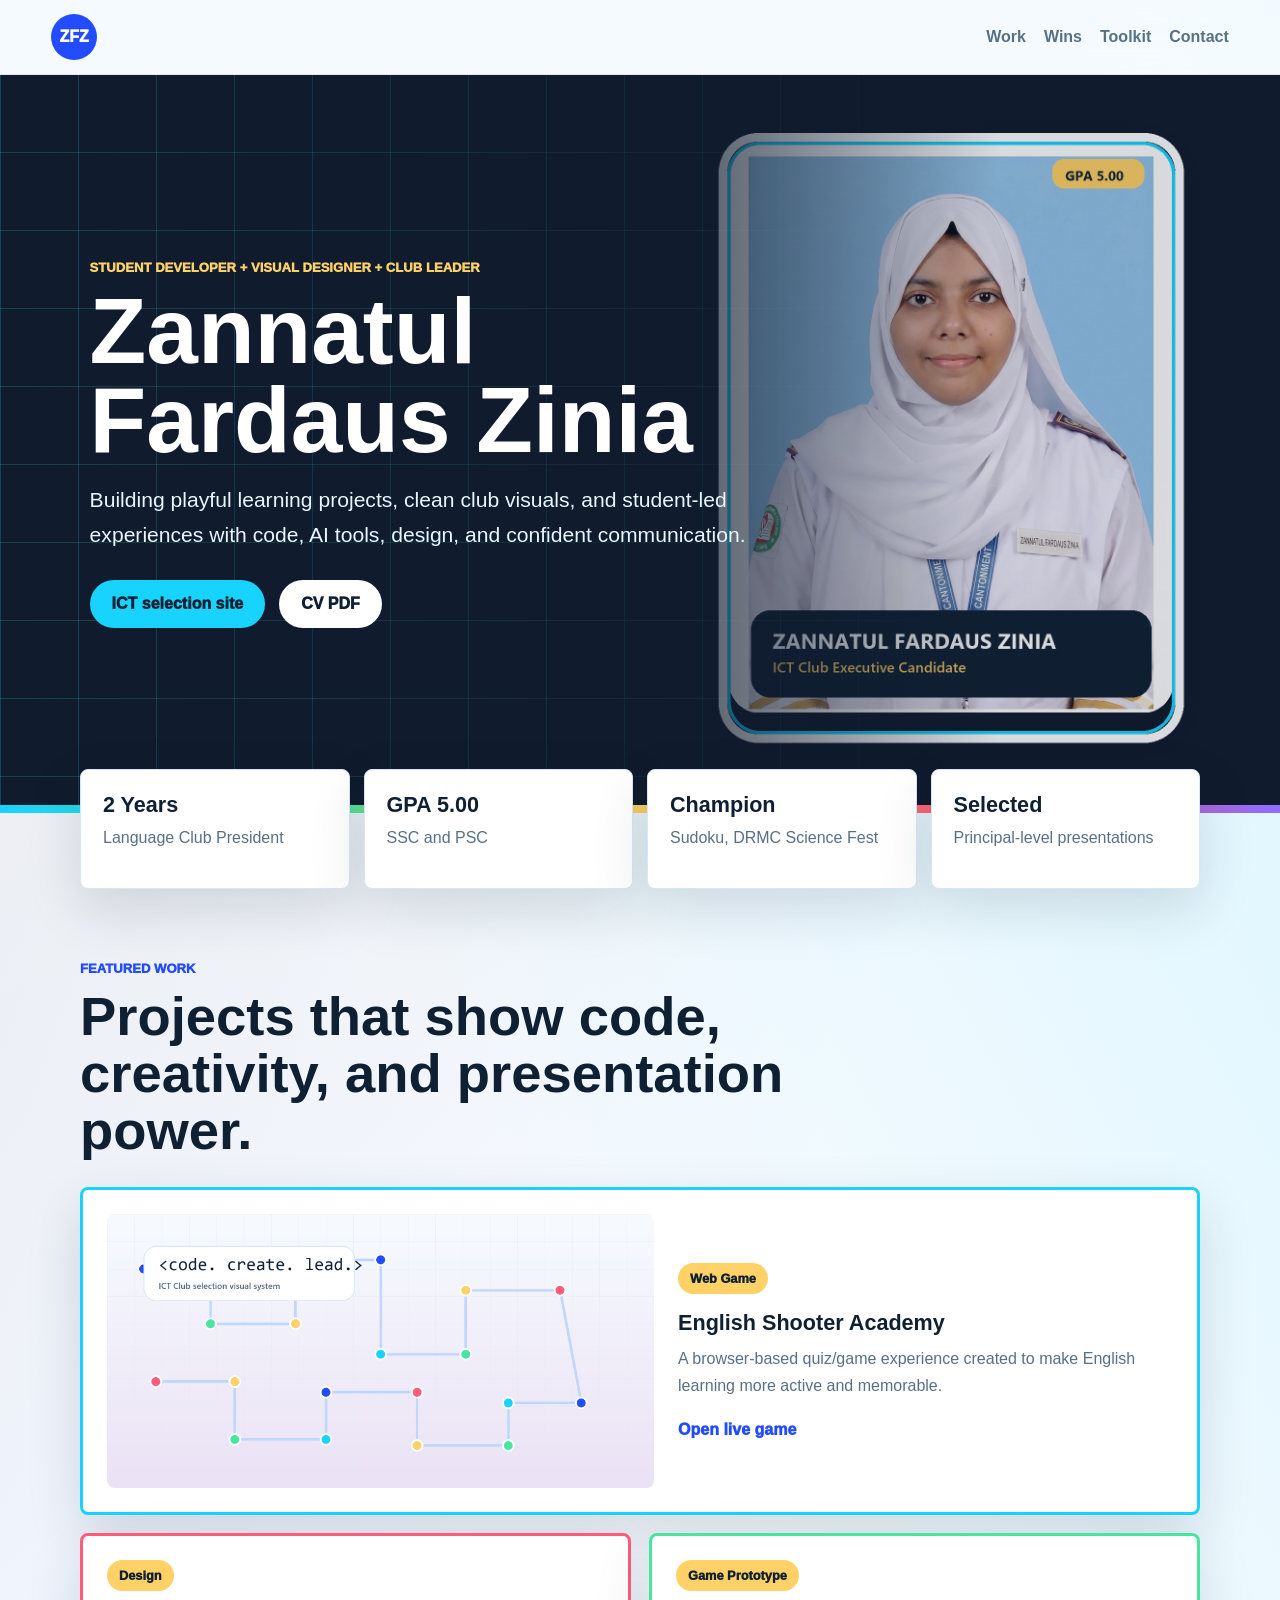
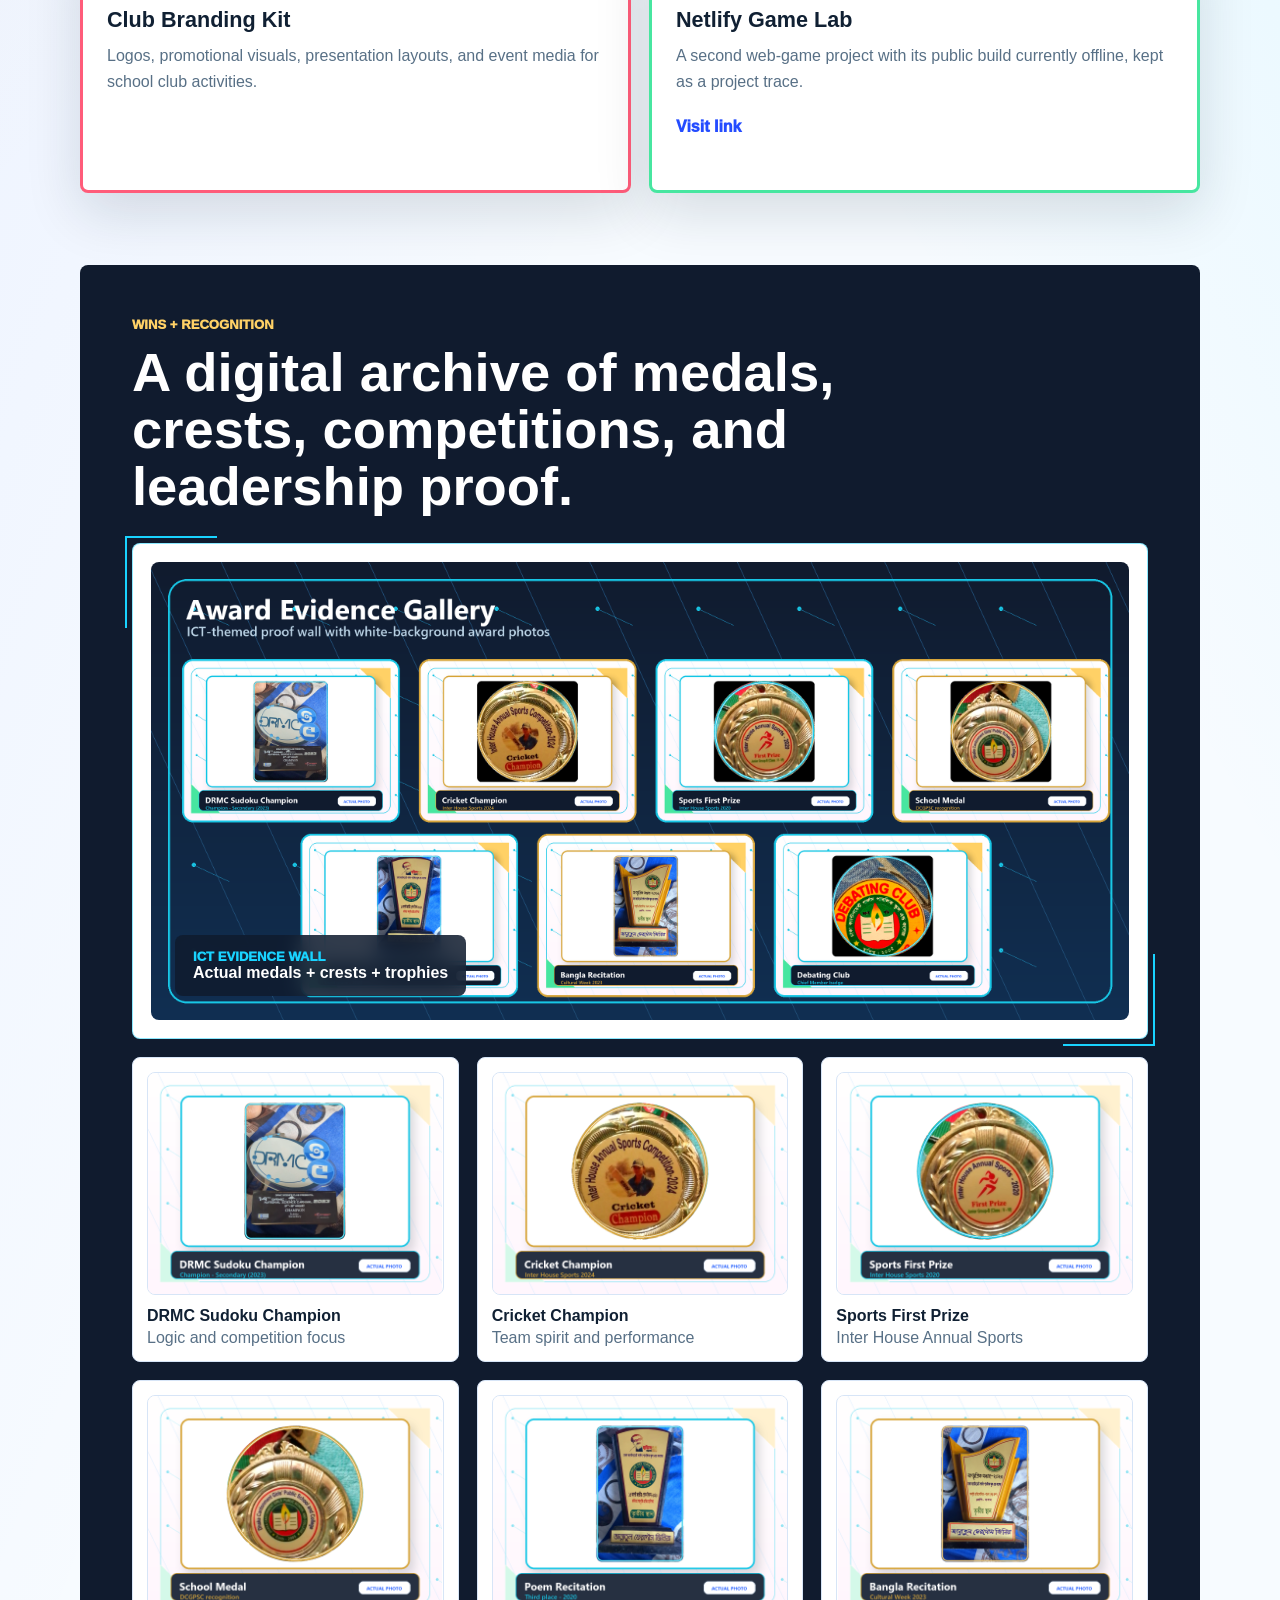
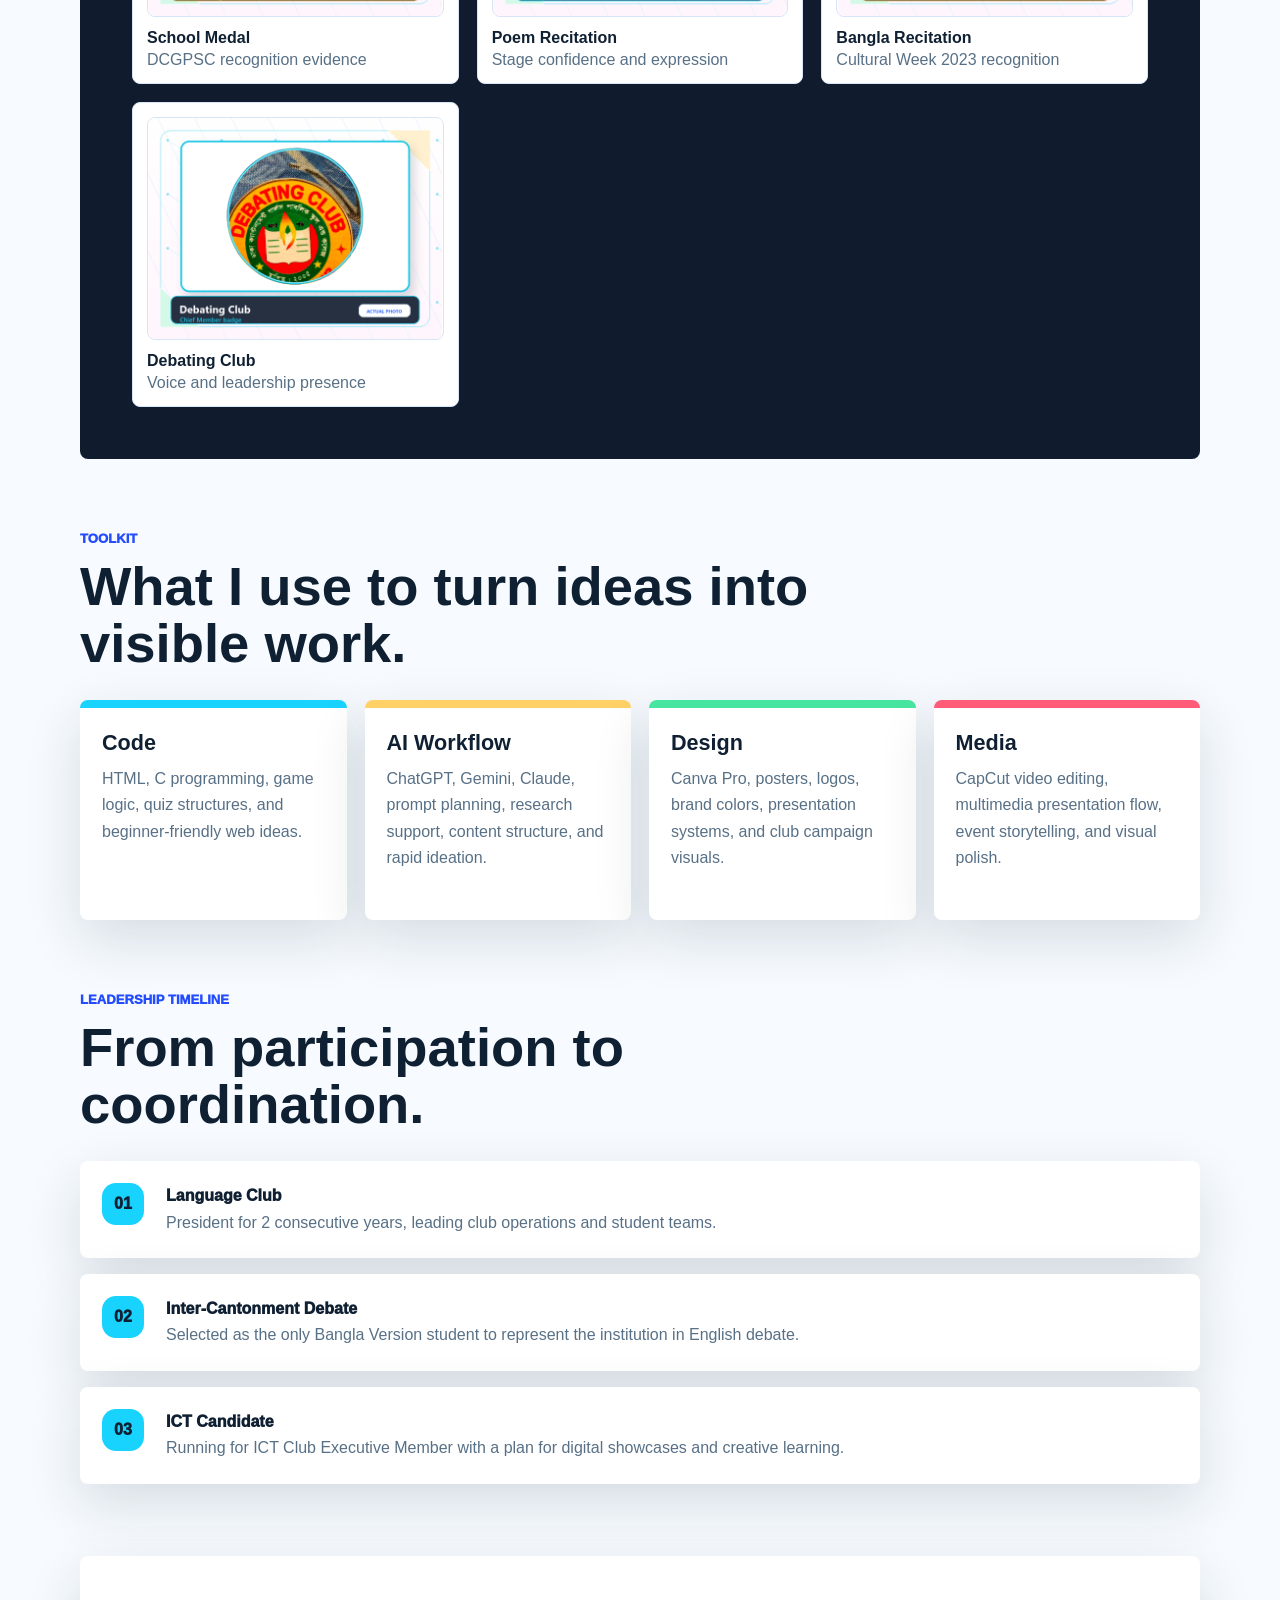
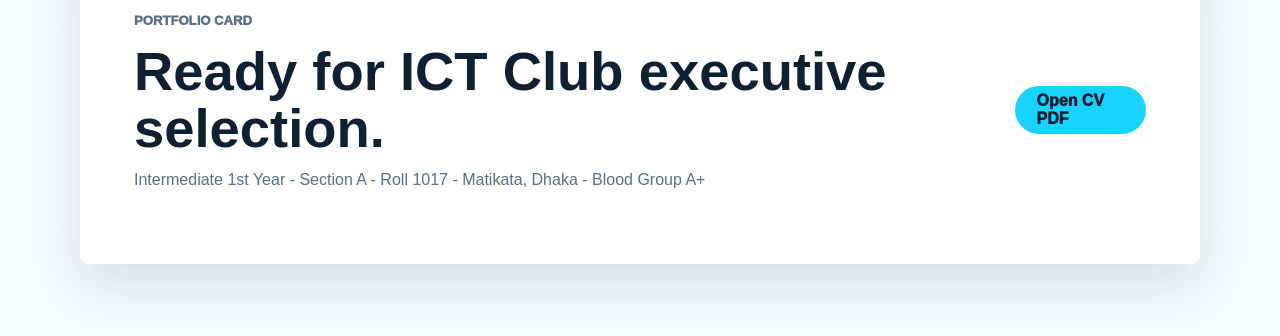
==== commit a4981f3f: "Point CV buttons to live PDF" ====
--- a/index.html
+++ b/index.html
@@ -5,7 +5,7 @@
   <meta name="viewport" content="width=device-width, initial-scale=1.0">
   <meta name="theme-color" content="#101b2e">
   <title>Zannatul Fardaus Zinia Portfolio</title>
-  <link rel="stylesheet" href="styles.css?v=20260610">
+  <link rel="stylesheet" href="styles.css?v=20260611">
 </head>
 <body>
   <header class="topbar">
@@ -26,9 +26,18 @@
         <p>Building playful learning projects, clean club visuals, and student-led experiences with code, AI tools, design, and confident communication.</p>
         <div class="hero-links">
           <a href="website/index.html">ICT selection site</a>
-          <a href="docs/ZINIA_ICT_Club_Final_CV.pdf">CV PDF</a>
+          <a href="https://timubin.github.io/zinia/docs/ZINIA_ICT_Club_Final_CV.pdf" target="_blank" rel="noreferrer" type="application/pdf">CV PDF</a>
         </div>
       </div>
+      <figure class="hero-visual" aria-hidden="true">
+        <div class="hero-visual-frame">
+          <img src="assets/profile-card.png" alt="">
+        </div>
+        <div class="hero-visual-caption">
+          <span>Portfolio spotlight</span>
+          <strong>Zannatul Fardaus Zinia</strong>
+        </div>
+      </figure>
     </section>
 
     <section class="metrics" aria-label="Portfolio highlights">
@@ -182,7 +191,7 @@
         <h2>Ready for ICT Club executive selection.</h2>
         <p>Intermediate 1st Year - Section A - Roll 1017 - Matikata, Dhaka - Blood Group A+</p>
       </div>
-      <a href="docs/ZINIA_ICT_Club_Final_CV.docx">Download DOCX CV</a>
+      <a href="https://timubin.github.io/zinia/docs/ZINIA_ICT_Club_Final_CV.pdf" target="_blank" rel="noreferrer" type="application/pdf">Open CV PDF</a>
     </section>
   </main>
 </body>
--- a/styles.css
+++ b/styles.css
@@ -115,7 +115,13 @@
 .hero-copy {
   position: relative;
   z-index: 1;
+  min-width: 0;
   max-width: 760px;
+}
+
+.hero-visual {
+  display: none;
+  margin: 0;
 }
 
 .label {
@@ -520,25 +526,76 @@
   }
 
   .hero {
+    display: grid;
+    gap: 18px;
     min-height: auto;
     align-items: start;
-    padding: 48px 20px 330px;
+    padding: 42px 20px 22px;
     border-radius: 0 0 30px 30px;
     background:
-      linear-gradient(180deg, rgba(16, 27, 46, 0.98) 0%, rgba(36, 76, 255, 0.76) 46%, rgba(16, 27, 46, 0.3) 100%),
-      url("assets/profile-card.png") center bottom 22px / min(82vw, 380px) auto no-repeat,
-      linear-gradient(135deg, var(--coral), var(--cobalt) 45%, var(--mint)),
+      linear-gradient(160deg, rgba(16, 27, 46, 0.98) 0%, rgba(36, 76, 255, 0.88) 48%, rgba(255, 92, 122, 0.6) 100%),
+      linear-gradient(225deg, rgba(71, 230, 160, 0.14), transparent 42%),
       var(--navy);
   }
 
   .hero::before {
-    opacity: 0.78;
-    background-size: 42px 42px;
-    mask-image: linear-gradient(180deg, black 0%, transparent 78%);
+    opacity: 0.52;
+    background-size: 48px 48px;
+    mask-image: linear-gradient(180deg, black 0%, transparent 82%);
+  }
+
+  .hero-visual {
+    display: grid;
+    gap: 12px;
+    width: min(100%, 360px);
+    justify-self: center;
+    margin: 8px 0 0;
+    position: relative;
+    z-index: 1;
+    min-width: 0;
+  }
+
+  .hero-visual-frame {
+    padding: 12px;
+    border-radius: 28px;
+    background: linear-gradient(145deg, rgba(255, 255, 255, 0.12), rgba(255, 255, 255, 0.04));
+    border: 1px solid rgba(255, 255, 255, 0.14);
+    box-shadow: 0 24px 48px rgba(16, 32, 51, 0.28);
+  }
+
+  .hero-visual-frame img {
+    display: block;
+    width: 100%;
+    aspect-ratio: 3 / 4;
+    object-fit: contain;
+    border-radius: 20px;
+    background: linear-gradient(180deg, #e8f6ff, #f7fbff);
+  }
+
+  .hero-visual-caption {
+    display: grid;
+    gap: 4px;
+    padding: 14px 16px;
+    border-radius: 18px;
+    background: linear-gradient(135deg, rgba(25, 211, 255, 0.16), rgba(255, 92, 122, 0.16));
+    border: 1px solid rgba(255, 255, 255, 0.14);
+    color: #fff;
+    box-shadow: 0 16px 34px rgba(16, 32, 51, 0.18);
+  }
+
+  .hero-visual-caption span {
+    color: var(--gold);
+    font-size: 0.68rem;
+    text-transform: uppercase;
+  }
+
+  .hero-visual-caption strong {
+    font-size: 1rem;
+    line-height: 1.25;
   }
 
   h1 {
-    font-size: 4.35rem;
+    font-size: 4.1rem;
   }
 
   h2 {
@@ -574,16 +631,19 @@
 
 @media (max-width: 560px) {
   body {
+    color: #f6fbff;
     background:
-      linear-gradient(125deg, rgba(255, 92, 122, 0.18), transparent 36%),
-      linear-gradient(230deg, rgba(71, 230, 160, 0.16), transparent 42%),
-      linear-gradient(180deg, #f8fbff, #eef8ff 42%, #fff8ec);
+      linear-gradient(125deg, rgba(25, 211, 255, 0.12), transparent 30%),
+      linear-gradient(230deg, rgba(255, 92, 122, 0.16), transparent 42%),
+      linear-gradient(180deg, #060913 0%, #081225 48%, #120718 100%);
   }
 
   .topbar {
     position: sticky;
     top: 0;
-    box-shadow: 0 12px 28px rgba(16, 32, 51, 0.12);
+    background: rgba(6, 9, 19, 0.92);
+    border-bottom-color: rgba(25, 211, 255, 0.18);
+    box-shadow: 0 12px 28px rgba(5, 8, 22, 0.32);
   }
 
   .logo {
@@ -593,30 +653,44 @@
     box-shadow: 0 10px 24px rgba(36, 76, 255, 0.26);
   }
 
+  nav a {
+    border-color: rgba(255, 255, 255, 0.12);
+    background: rgba(255, 255, 255, 0.06);
+    color: #f4fbff;
+    box-shadow: 0 8px 22px rgba(5, 8, 22, 0.28);
+  }
+
   .hero {
-    padding: 34px 20px 300px;
+    gap: 14px;
+    padding: 34px 16px 18px;
     border-radius: 0 0 26px 26px;
     background:
-      linear-gradient(180deg, rgba(16, 27, 46, 0.98) 0%, rgba(36, 76, 255, 0.74) 52%, rgba(16, 27, 46, 0.2) 100%),
-      url("assets/profile-card.png") center bottom 20px / min(86vw, 330px) auto no-repeat,
-      linear-gradient(145deg, var(--cobalt), var(--coral) 50%, var(--gold)),
+      linear-gradient(180deg, rgba(16, 27, 46, 0.98) 0%, rgba(36, 76, 255, 0.82) 48%, rgba(255, 92, 122, 0.28) 100%),
+      linear-gradient(145deg, rgba(71, 230, 160, 0.12), transparent 44%),
       var(--navy);
+  }
+
+  .hero-visual {
+    justify-self: start;
+    width: min(calc(100vw - 32px), 330px);
   }
 
   .hero-copy {
     width: 100%;
-    max-width: 100%;
+    max-width: calc(100vw - 32px);
   }
 
   h1 {
+    max-width: 13ch;
     margin-bottom: 14px;
-    font-size: 2.7rem;
+    font-size: 2.5rem;
     line-height: 1.04;
   }
 
   h2 {
     font-size: 2.05rem;
     line-height: 1.12;
+    overflow-wrap: anywhere;
   }
 
   h3 {
@@ -636,9 +710,9 @@
   }
 
   .hero-copy p:not(.label) {
-    max-width: 100%;
-    font-size: 1rem;
-    line-height: 1.55;
+    max-width: 34ch;
+    font-size: 0.98rem;
+    line-height: 1.58;
   }
 
   .hero-links {
@@ -671,41 +745,47 @@
   .section,
   .contact {
     width: min(100% - 28px, 1120px);
-    margin: 52px auto;
+    margin: 48px auto;
   }
 
   .metrics {
     grid-template-columns: 1fr;
-    gap: 10px;
-    margin-top: -18px;
+    gap: 12px;
+    margin-top: 14px;
   }
 
   .metrics article {
     min-height: 118px;
     padding: 16px;
-    border: 0;
-    background: linear-gradient(145deg, #fff, #eff9ff);
+    border: 1px solid rgba(25, 211, 255, 0.22);
+    background: linear-gradient(145deg, rgba(12, 19, 37, 0.96), rgba(16, 27, 46, 0.96));
+    box-shadow: 0 16px 36px rgba(5, 8, 22, 0.28);
   }
 
   .metrics article:nth-child(2) {
-    background: linear-gradient(145deg, #fff7d6, #ffffff);
+    border-color: rgba(255, 215, 0, 0.24);
+    background: linear-gradient(145deg, rgba(40, 30, 8, 0.96), rgba(16, 27, 46, 0.96));
   }
 
   .metrics article:nth-child(3) {
-    background: linear-gradient(145deg, #ebfff6, #ffffff);
+    border-color: rgba(71, 230, 160, 0.24);
+    background: linear-gradient(145deg, rgba(8, 37, 27, 0.96), rgba(16, 27, 46, 0.96));
   }
 
   .metrics article:nth-child(4) {
-    background: linear-gradient(145deg, #fff0f4, #ffffff);
+    border-color: rgba(255, 92, 122, 0.24);
+    background: linear-gradient(145deg, rgba(37, 8, 18, 0.96), rgba(16, 27, 46, 0.96));
   }
 
   .metrics strong {
     font-size: 1.05rem;
+    color: #f6fbff;
   }
 
   .metrics span {
     font-size: 0.86rem;
     line-height: 1.42;
+    color: #b6c6d8;
   }
 
   .section-title {
@@ -721,8 +801,20 @@
   .work-card {
     min-height: auto;
     padding: 18px;
-    border-width: 2px;
-    background: rgba(255, 255, 255, 0.94);
+    border-width: 1px;
+    border-color: rgba(25, 211, 255, 0.2);
+    background: linear-gradient(145deg, rgba(12, 19, 37, 0.96), rgba(16, 27, 46, 0.96));
+    box-shadow: 0 16px 36px rgba(5, 8, 22, 0.28);
+  }
+
+  .work-card:nth-child(2) {
+    border-color: rgba(255, 92, 122, 0.26);
+    background: linear-gradient(145deg, rgba(37, 8, 18, 0.96), rgba(16, 27, 46, 0.96));
+  }
+
+  .work-card:nth-child(3) {
+    border-color: rgba(71, 230, 160, 0.24);
+    background: linear-gradient(145deg, rgba(8, 37, 27, 0.96), rgba(16, 27, 46, 0.96));
   }
 
   .work-card img {
@@ -732,17 +824,27 @@
 
   .work-card span {
     margin-bottom: 12px;
-    background: linear-gradient(135deg, var(--gold), #fff2a6);
+    background: linear-gradient(135deg, var(--cyan), #8ff6ff);
+    color: var(--ink);
+  }
+
+  .work-card a {
+    color: #8ff6ff;
   }
 
   .proof {
     width: 100%;
     padding: 30px 14px;
-    border-radius: 0;
+    border-radius: 24px;
+    background: linear-gradient(160deg, rgba(16, 27, 46, 0.98), rgba(8, 18, 37, 0.98));
+    border: 1px solid rgba(25, 211, 255, 0.18);
+    box-shadow: 0 18px 42px rgba(5, 8, 22, 0.3);
   }
 
   .archive-frame {
     padding: 10px;
+    background: linear-gradient(145deg, rgba(25, 211, 255, 0.12), rgba(255, 92, 122, 0.1));
+    border: 1px solid rgba(255, 255, 255, 0.12);
   }
 
   .archive-frame::before,
@@ -754,11 +856,14 @@
   .archive-caption {
     position: static;
     margin-top: 10px;
-    background: linear-gradient(135deg, rgba(36, 76, 255, 0.9), rgba(255, 92, 122, 0.9));
+    background: linear-gradient(135deg, rgba(16, 27, 46, 0.92), rgba(36, 76, 255, 0.72));
   }
 
   .award-mosaic article {
     padding: 12px;
+    border: 1px solid rgba(255, 255, 255, 0.12);
+    background: linear-gradient(145deg, rgba(12, 19, 37, 0.96), rgba(16, 27, 46, 0.96));
+    box-shadow: 0 16px 36px rgba(5, 8, 22, 0.28);
   }
 
   .award-mosaic img {
@@ -773,10 +878,16 @@
   .tool-grid article {
     min-height: auto;
     padding: 18px;
+    border: 1px solid rgba(255, 255, 255, 0.12);
+    background: linear-gradient(145deg, rgba(12, 19, 37, 0.96), rgba(16, 27, 46, 0.96));
+    box-shadow: 0 16px 36px rgba(5, 8, 22, 0.28);
   }
 
   .timeline li {
     padding: 72px 18px 18px;
+    border: 1px solid rgba(255, 255, 255, 0.12);
+    background: linear-gradient(145deg, rgba(12, 19, 37, 0.96), rgba(16, 27, 46, 0.96));
+    box-shadow: 0 16px 36px rgba(5, 8, 22, 0.28);
   }
 
   .timeline li::before {
@@ -786,17 +897,43 @@
 
   .contact {
     padding: 24px 18px;
-    background: linear-gradient(145deg, #ffffff, #eef9ff);
+    background: linear-gradient(145deg, rgba(12, 19, 37, 0.96), rgba(16, 27, 46, 0.96));
+    border: 1px solid rgba(255, 255, 255, 0.12);
+    box-shadow: 0 16px 36px rgba(5, 8, 22, 0.28);
+  }
+
+  .section-title h2,
+  .section-title,
+  .work-card h3,
+  .tool-grid h3,
+  .contact h2,
+  .timeline li span,
+  .award-mosaic strong {
+    color: #f6fbff;
+  }
+
+  .work-card p,
+  .tool-grid p,
+  .timeline li,
+  .contact p,
+  .award-mosaic span {
+    color: #b6c6d8;
+  }
+
+  .section .label {
+    color: #8ff6ff;
+    border: 1px solid rgba(25, 211, 255, 0.18);
+    background: rgba(25, 211, 255, 0.1);
   }
 }
 
 @media (max-width: 380px) {
   h1 {
-    font-size: 2.35rem;
-  }
-
-  .hero {
-    padding-bottom: 270px;
+    font-size: 2.3rem;
+  }
+
+  .hero-visual {
+    width: min(100%, 320px);
   }
 
   .metrics {
@@ -806,7 +943,7 @@
 
 @media (max-width: 460px) {
   .hero-copy p:not(.label) {
-    max-width: 28ch;
+    max-width: 100%;
   }
 
   .metrics {
